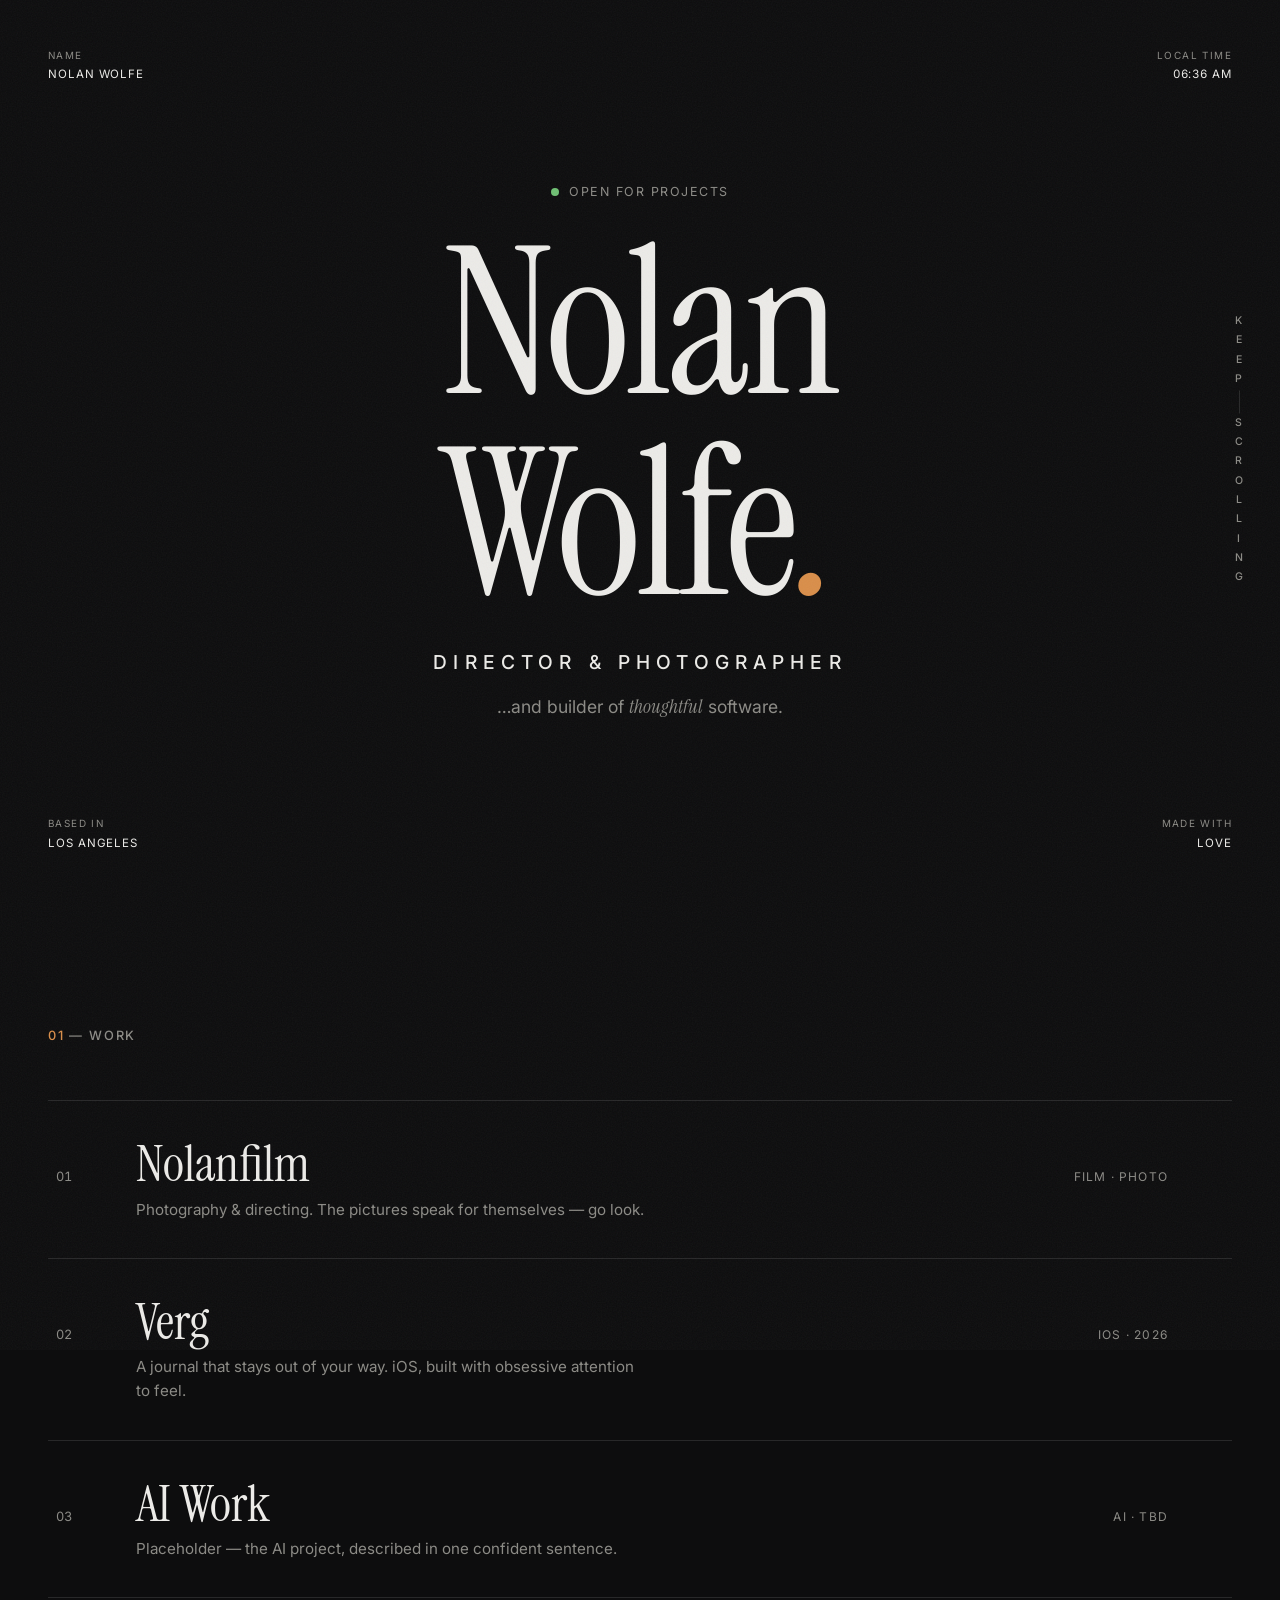
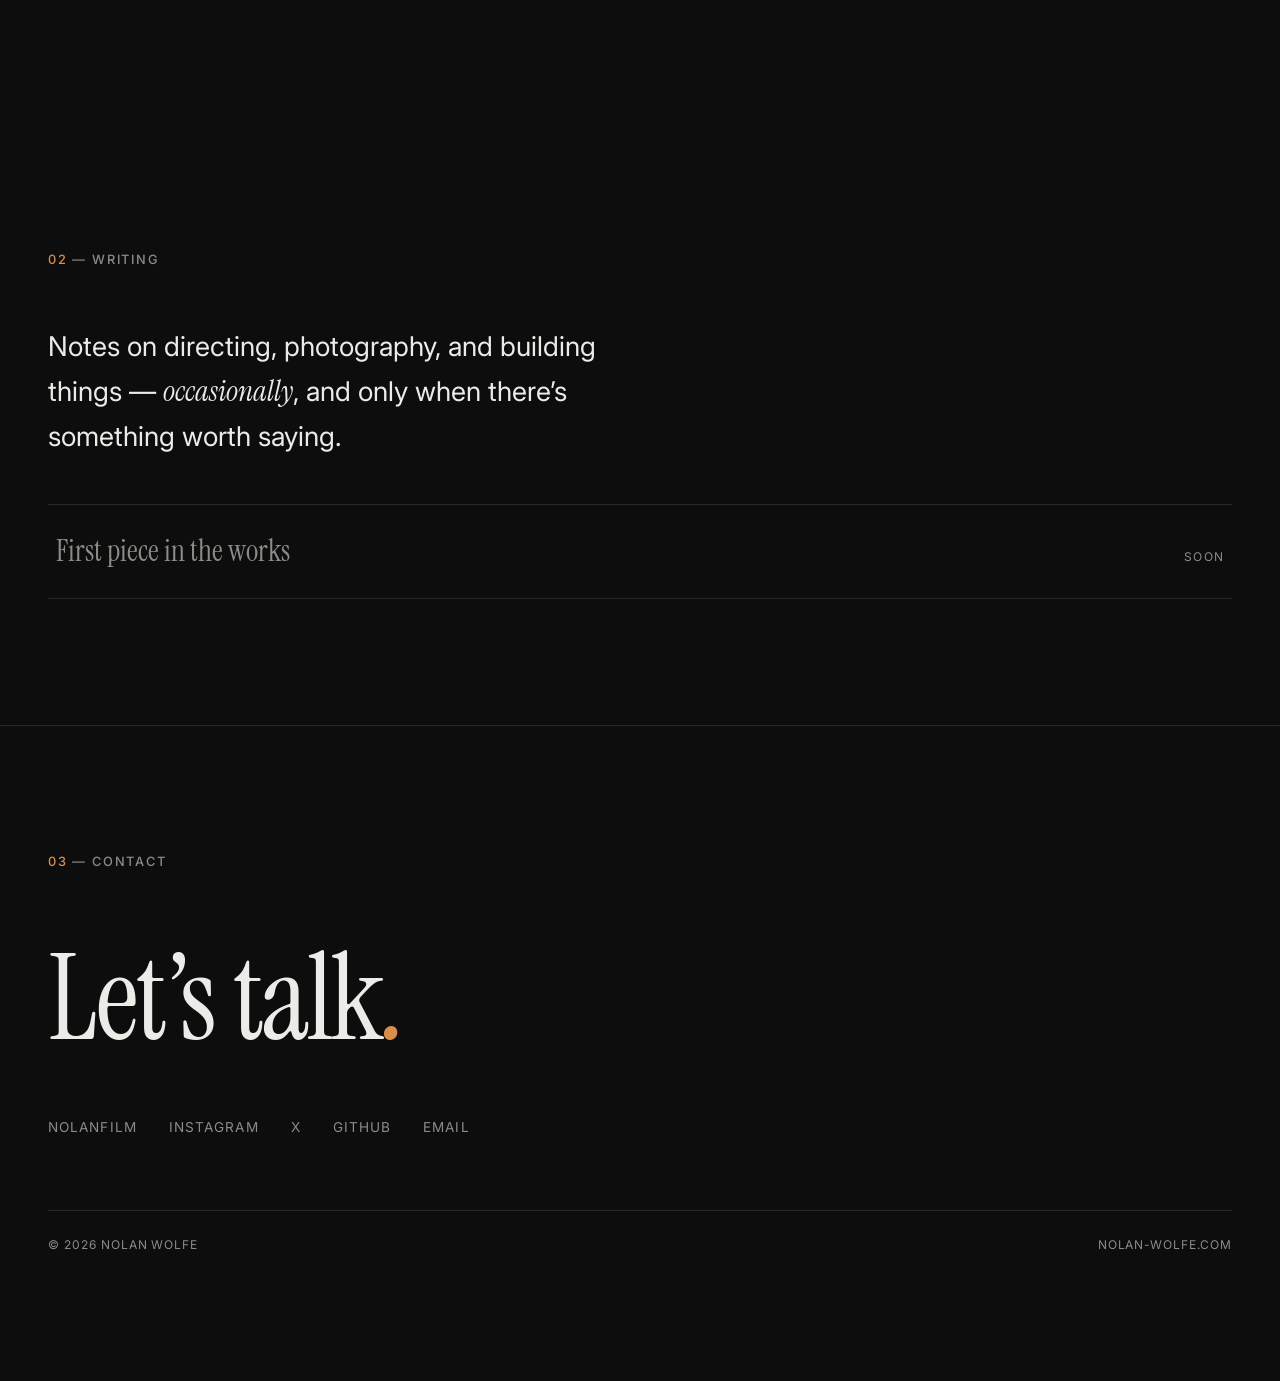
==== index.html @ 58d80ca4 "Initial site: digital business card for nolan-wolfe.com Espegren-style hero card with corner metadat" ====
<!doctype html>
<html lang="en">
<head>
  <meta charset="utf-8" />
  <meta name="viewport" content="width=device-width, initial-scale=1" />
  <title>Nolan Wolfe — Director &amp; Photographer</title>
  <meta name="description" content="Nolan Wolfe is a director and photographer — and builder of thoughtful software. Open for projects." />

  <meta property="og:title" content="Nolan Wolfe — Director & Photographer" />
  <meta property="og:description" content="Director & photographer. Builder of thoughtful software. Open for projects." />
  <meta property="og:url" content="https://nolan-wolfe.com" />
  <meta property="og:type" content="website" />

  <link rel="preconnect" href="https://fonts.googleapis.com" />
  <link rel="preconnect" href="https://fonts.gstatic.com" crossorigin />
  <link
    href="https://fonts.googleapis.com/css2?family=Instrument+Serif:ital@0;1&family=Inter:wght@400;500;600&display=swap"
    rel="stylesheet"
  />
  <link rel="stylesheet" href="css/style.css" />
  <link rel="icon" href="data:image/svg+xml,<svg xmlns='http://www.w3.org/2000/svg' viewBox='0 0 100 100'><text y='.9em' font-size='90'>◆</text></svg>" />
</head>
<body>

  <div class="grain" aria-hidden="true"></div>
  <div class="cursor" aria-hidden="true"></div>

  <!-- vertical scroll cue, espegren-style -->
  <div class="scroll-cue" id="scroll-cue" aria-hidden="true">
    <span>k</span><span>e</span><span>e</span><span>p</span>
    <span class="scroll-cue__gap"></span>
    <span>s</span><span>c</span><span>r</span><span>o</span><span>l</span><span>l</span><span>i</span><span>n</span><span>g</span>
  </div>

  <main id="top">

    <!-- ============ THE CARD ============ -->
    <section class="card">

      <!-- corner metadata -->
      <div class="card__corner card__corner--tl">
        <span class="corner-label">Name</span>
        <span>Nolan Wolfe</span>
      </div>
      <div class="card__corner card__corner--tr">
        <span class="corner-label">Local time</span>
        <span id="local-time">--:--</span>
      </div>
      <div class="card__corner card__corner--bl">
        <span class="corner-label">Based in</span>
        <span>Los Angeles</span> <!-- TODO: confirm city -->
      </div>
      <div class="card__corner card__corner--br">
        <span class="corner-label">Made with</span>
        <span>Love</span>
      </div>

      <!-- center of the card -->
      <div class="card__center">
        <p class="card__status">
          <span class="dot" aria-hidden="true"></span> Open for projects
        </p>

        <h1 class="card__name">
          <span class="line"><span class="line__inner">Nolan</span></span>
          <span class="line"><span class="line__inner">Wolfe<em class="accent">.</em></span></span>
        </h1>

        <p class="card__role">
          <span class="line"><span class="line__inner">Director &amp; Photographer</span></span>
        </p>

        <p class="card__sub">
          …and builder of <em>thoughtful</em> software.
        </p>
      </div>
    </section>

    <!-- ============ WORK ============ -->
    <section class="work" id="work">
      <h2 class="section-label" data-reveal><span class="accent">01</span> — Work</h2>

      <ul class="work__list">
        <li class="work__item" data-reveal>
          <a class="work__link" href="https://nolanfilm.com" data-cursor target="_blank" rel="noopener">
            <span class="work__index">01</span>
            <span class="work__body">
              <span class="work__title">Nolanfilm</span>
              <span class="work__desc">Photography &amp; directing. The pictures speak for themselves — go look.</span>
            </span>
            <span class="work__tag">Film · Photo</span>
            <span class="work__arrow" aria-hidden="true">↗</span>
          </a>
        </li>

        <li class="work__item" data-reveal>
          <a class="work__link" href="#" data-cursor> <!-- TODO: Verg App Store / site link -->
            <span class="work__index">02</span>
            <span class="work__body">
              <span class="work__title">Verg</span>
              <span class="work__desc">A journal that stays out of your way. iOS, built with obsessive attention to feel.</span>
            </span>
            <span class="work__tag">iOS · 2026</span>
            <span class="work__arrow" aria-hidden="true">↗</span>
          </a>
        </li>

        <li class="work__item" data-reveal>
          <a class="work__link" href="#" data-cursor> <!-- TODO: AI project link + real one-liner -->
            <span class="work__index">03</span>
            <span class="work__body">
              <span class="work__title">AI Work</span>
              <span class="work__desc">Placeholder — the AI project, described in one confident sentence.</span>
            </span>
            <span class="work__tag">AI · TBD</span>
            <span class="work__arrow" aria-hidden="true">↗</span>
          </a>
        </li>
      </ul>
    </section>

    <!-- ============ WRITING ============ -->
    <section class="writing" id="writing">
      <h2 class="section-label" data-reveal><span class="accent">02</span> — Writing</h2>

      <p class="writing__intro" data-reveal>
        Notes on directing, photography, and building things —
        <em>occasionally</em>, and only when there’s something worth saying.
      </p>

      <ul class="writing__list">
        <li class="writing__item writing__item--soon" data-reveal>
          <span class="writing__title">First piece in the works</span>
          <span class="writing__date">Soon</span>
        </li>
        <!-- Add articles like this (copy writing/template.html for the page):
        <li class="writing__item" data-reveal>
          <a class="writing__link" href="writing/my-article.html" data-cursor>
            <span class="writing__title">Article title</span>
            <span class="writing__date">Aug 2026</span>
          </a>
        </li>
        -->
      </ul>
    </section>

    <!-- ============ CONTACT ============ -->
    <footer class="contact" id="contact">
      <h2 class="section-label" data-reveal><span class="accent">03</span> — Contact</h2>

      <a class="contact__email" href="mailto:nwolfe707@gmail.com" data-reveal data-cursor>
        Let’s talk<em class="accent">.</em>
      </a>

      <ul class="contact__links" data-reveal>
        <li><a href="https://nolanfilm.com" data-cursor rel="me noopener" target="_blank">Nolanfilm</a></li>
        <li><a href="https://www.instagram.com/" data-cursor rel="me noopener" target="_blank">Instagram</a></li> <!-- TODO: profile URL -->
        <li><a href="https://x.com/" data-cursor rel="me noopener" target="_blank">X</a></li>                     <!-- TODO: profile URL -->
        <li><a href="https://github.com/" data-cursor rel="me noopener" target="_blank">GitHub</a></li>           <!-- TODO: profile URL -->
        <li><a href="mailto:nwolfe707@gmail.com" data-cursor>Email</a></li>
      </ul>

      <div class="contact__foot" data-reveal>
        <span>© <span id="year">2026</span> Nolan Wolfe</span>
        <span>nolan-wolfe.com</span>
      </div>
    </footer>

  </main>

  <script src="js/main.js"></script>
</body>
</html>
---- css/style.css ----
/* ============================================================
   nolan-wolfe.com — a digital business card
   near-black, type-first, corner metadata, quiet luxury
   ============================================================ */

:root {
  --bg: #0d0d0e;
  --bg-raise: #151517;
  --ink: #ecebe8;
  --muted: #8c8b86;
  --hairline: rgba(236, 235, 232, 0.12);
  --accent: #d98e4a;

  --font-body: "Inter", -apple-system, BlinkMacSystemFont, "Segoe UI", sans-serif;
  --font-display: "Instrument Serif", Georgia, serif;

  --space: clamp(1.25rem, 4vw, 3rem);
  --ease-out: cubic-bezier(0.22, 1, 0.36, 1);
}

* { margin: 0; padding: 0; box-sizing: border-box; }

html {
  scroll-behavior: smooth;
  scrollbar-color: var(--muted) var(--bg);
}

body {
  background: var(--bg);
  color: var(--ink);
  font-family: var(--font-body);
  font-size: 1rem;
  line-height: 1.6;
  -webkit-font-smoothing: antialiased;
  overflow-x: hidden;
}

::selection { background: var(--accent); color: var(--bg); }

a { color: inherit; text-decoration: none; }

em { font-family: var(--font-display); font-style: italic; font-size: 1.08em; }
.accent { color: var(--accent); }

/* ---------- grain overlay ---------- */
.grain {
  position: fixed;
  inset: -50%;
  width: 200%;
  height: 200%;
  pointer-events: none;
  z-index: 50;
  opacity: 0.05;
  background-image: url("data:image/svg+xml,%3Csvg xmlns='http://www.w3.org/2000/svg' width='200' height='200'%3E%3Cfilter id='n'%3E%3CfeTurbulence type='fractalNoise' baseFrequency='0.8' numOctaves='3' stitchTiles='stitch'/%3E%3C/filter%3E%3Crect width='100%25' height='100%25' filter='url(%23n)'/%3E%3C/svg%3E");
  animation: grain 1.2s steps(4) infinite;
}
@keyframes grain {
  0%   { transform: translate(0, 0); }
  25%  { transform: translate(-2%, 3%); }
  50%  { transform: translate(3%, -2%); }
  75%  { transform: translate(-3%, -3%); }
  100% { transform: translate(2%, 2%); }
}

/* ---------- custom cursor ---------- */
.cursor {
  position: fixed;
  top: 0;
  left: 0;
  width: 10px;
  height: 10px;
  border-radius: 50%;
  background: var(--ink);
  pointer-events: none;
  z-index: 100;
  transform: translate(-50%, -50%);
  transition: width 0.25s var(--ease-out), height 0.25s var(--ease-out),
              background 0.25s, opacity 0.3s;
  opacity: 0;
  mix-blend-mode: difference;
}
.cursor.is-visible { opacity: 1; }
.cursor.is-hover { width: 44px; height: 44px; background: #fff; }
@media (pointer: coarse) { .cursor { display: none; } }

/* ---------- vertical scroll cue (espegren-style) ---------- */
.scroll-cue {
  position: fixed;
  right: calc(var(--space) * 0.75);
  top: 50%;
  transform: translateY(-50%);
  z-index: 30;
  display: flex;
  flex-direction: column;
  align-items: center;
  gap: 0.15rem;
  font-size: 0.66rem;
  font-weight: 500;
  letter-spacing: 0.1em;
  text-transform: uppercase;
  color: var(--muted);
  transition: opacity 0.6s, transform 0.6s var(--ease-out);
}
.scroll-cue__gap { height: 1.4rem; width: 1px; background: var(--hairline); }
.scroll-cue span:not(.scroll-cue__gap) {
  opacity: 0;
  animation: cue-in 0.5s var(--ease-out) forwards;
}
.scroll-cue span:nth-child(1)  { animation-delay: 1.0s; }
.scroll-cue span:nth-child(2)  { animation-delay: 1.06s; }
.scroll-cue span:nth-child(3)  { animation-delay: 1.12s; }
.scroll-cue span:nth-child(4)  { animation-delay: 1.18s; }
.scroll-cue span:nth-child(6)  { animation-delay: 1.3s; }
.scroll-cue span:nth-child(7)  { animation-delay: 1.36s; }
.scroll-cue span:nth-child(8)  { animation-delay: 1.42s; }
.scroll-cue span:nth-child(9)  { animation-delay: 1.48s; }
.scroll-cue span:nth-child(10) { animation-delay: 1.54s; }
.scroll-cue span:nth-child(11) { animation-delay: 1.6s; }
.scroll-cue span:nth-child(12) { animation-delay: 1.66s; }
.scroll-cue span:nth-child(13) { animation-delay: 1.72s; }
.scroll-cue span:nth-child(14) { animation-delay: 1.78s; }
@keyframes cue-in { to { opacity: 1; } }
.scroll-cue.is-hidden { opacity: 0; transform: translateY(-40%); pointer-events: none; }
@media (max-width: 640px) { .scroll-cue { display: none; } }

/* ---------- the card ---------- */
.card {
  position: relative;
  min-height: 100svh;
  display: flex;
  align-items: center;
  justify-content: center;
  padding: var(--space);
}

.card__corner {
  position: absolute;
  display: flex;
  flex-direction: column;
  gap: 0.1rem;
  font-size: 0.72rem;
  letter-spacing: 0.08em;
  text-transform: uppercase;
  opacity: 0;
  animation: corner-in 1s var(--ease-out) 0.9s forwards;
}
.corner-label { color: var(--muted); font-size: 0.62rem; letter-spacing: 0.14em; }
.card__corner--tl { top: var(--space); left: var(--space); }
.card__corner--tr { top: var(--space); right: var(--space); text-align: right; font-variant-numeric: tabular-nums; }
.card__corner--bl { bottom: var(--space); left: var(--space); }
.card__corner--br { bottom: var(--space); right: var(--space); text-align: right; }
@keyframes corner-in { to { opacity: 1; } }

@media (max-width: 640px) {
  .card__corner--tr, .card__corner--br { text-align: right; }
  .card__corner { font-size: 0.66rem; }
}

.card__center { text-align: center; }

.card__status {
  display: inline-flex;
  align-items: center;
  gap: 0.6rem;
  font-size: 0.78rem;
  letter-spacing: 0.12em;
  text-transform: uppercase;
  color: var(--muted);
  margin-bottom: 1.75rem;
  opacity: 0;
  animation: corner-in 1s var(--ease-out) 0.7s forwards;
}
.dot {
  width: 8px;
  height: 8px;
  border-radius: 50%;
  background: #6fbf73;
  box-shadow: 0 0 0 0 rgba(111, 191, 115, 0.6);
  animation: pulse 2.4s infinite;
}
@keyframes pulse {
  0%   { box-shadow: 0 0 0 0 rgba(111, 191, 115, 0.55); }
  70%  { box-shadow: 0 0 0 12px rgba(111, 191, 115, 0); }
  100% { box-shadow: 0 0 0 0 rgba(111, 191, 115, 0); }
}

.card__name {
  font-family: var(--font-display);
  font-weight: 400;
  font-size: clamp(4.5rem, 16vw, 13rem);
  line-height: 0.92;
  letter-spacing: -0.02em;
}

.line { display: block; overflow: hidden; }
.line__inner {
  display: inline-block;
  transform: translateY(110%);
  animation: rise 1.1s var(--ease-out) forwards;
}
.card__name .line:nth-child(2) .line__inner { animation-delay: 0.12s; }

.card__role {
  margin-top: 1.6rem;
  font-size: clamp(0.95rem, 2vw, 1.2rem);
  font-weight: 500;
  letter-spacing: 0.32em;
  text-transform: uppercase;
}
.card__role .line__inner { animation-delay: 0.3s; }

.card__sub {
  margin-top: 0.9rem;
  font-size: clamp(0.95rem, 1.6vw, 1.1rem);
  color: var(--muted);
  opacity: 0;
  animation: corner-in 1s var(--ease-out) 1.1s forwards;
}

@keyframes rise { to { transform: translateY(0); } }

/* ---------- shared section shell ---------- */
main > section:not(.card), main > footer {
  padding: clamp(5rem, 14vh, 9rem) var(--space);
  max-width: 84rem;
  margin: 0 auto;
}

.section-label {
  font-size: 0.8rem;
  font-weight: 500;
  letter-spacing: 0.14em;
  text-transform: uppercase;
  color: var(--muted);
  margin-bottom: clamp(2.5rem, 6vh, 4rem);
}

/* ---------- work ---------- */
.work__list { list-style: none; border-top: 1px solid var(--hairline); }

.work__link {
  display: grid;
  grid-template-columns: 3.5rem 1fr auto 2rem;
  align-items: baseline;
  gap: 1.5rem;
  padding: clamp(1.6rem, 4vh, 2.4rem) 0.5rem;
  border-bottom: 1px solid var(--hairline);
  transition: background 0.35s, padding-left 0.35s var(--ease-out);
}
.work__link:hover { background: var(--bg-raise); padding-left: 1.25rem; }

.work__index {
  font-size: 0.8rem;
  color: var(--muted);
  font-variant-numeric: tabular-nums;
}
.work__title {
  display: block;
  font-family: var(--font-display);
  font-size: clamp(1.9rem, 4.5vw, 3.2rem);
  line-height: 1.05;
  transition: color 0.3s;
}
.work__link:hover .work__title { color: var(--accent); }
.work__desc {
  display: block;
  margin-top: 0.4rem;
  max-width: 32rem;
  color: var(--muted);
  font-size: 0.95rem;
}
.work__tag {
  font-size: 0.75rem;
  letter-spacing: 0.1em;
  text-transform: uppercase;
  color: var(--muted);
  white-space: nowrap;
}
.work__arrow {
  font-size: 1.3rem;
  color: var(--muted);
  transform: translate(-6px, 6px);
  opacity: 0;
  transition: transform 0.35s var(--ease-out), opacity 0.35s, color 0.3s;
}
.work__link:hover .work__arrow {
  transform: translate(0, 0);
  opacity: 1;
  color: var(--accent);
}

@media (max-width: 640px) {
  .work__link { grid-template-columns: 2rem 1fr; }
  .work__tag, .work__arrow { display: none; }
}

/* ---------- writing ---------- */
.writing__intro {
  font-size: clamp(1.2rem, 2.4vw, 1.7rem);
  max-width: 38rem;
  margin-bottom: clamp(2rem, 5vh, 3rem);
}

.writing__list { list-style: none; border-top: 1px solid var(--hairline); }

.writing__item { border-bottom: 1px solid var(--hairline); }

.writing__link,
.writing__item--soon {
  display: flex;
  justify-content: space-between;
  align-items: baseline;
  gap: 1.5rem;
  padding: 1.4rem 0.5rem;
  transition: background 0.35s, padding-left 0.35s var(--ease-out);
}
.writing__link:hover { background: var(--bg-raise); padding-left: 1.25rem; }
.writing__link:hover .writing__title { color: var(--accent); }

.writing__title {
  font-family: var(--font-display);
  font-size: clamp(1.3rem, 2.6vw, 1.9rem);
  transition: color 0.3s;
}
.writing__item--soon .writing__title { color: var(--muted); }
.writing__date {
  font-size: 0.75rem;
  letter-spacing: 0.1em;
  text-transform: uppercase;
  color: var(--muted);
  white-space: nowrap;
}

/* ---------- contact / footer ---------- */
.contact { border-top: 1px solid var(--hairline); }

.contact__email {
  display: inline-block;
  font-family: var(--font-display);
  font-size: clamp(3rem, 10vw, 7.5rem);
  line-height: 1.05;
  letter-spacing: -0.02em;
  transition: color 0.35s;
}
.contact__email:hover { color: var(--accent); }

.contact__links {
  list-style: none;
  display: flex;
  flex-wrap: wrap;
  gap: 0.75rem 2rem;
  margin-top: clamp(2.5rem, 6vh, 4rem);
  font-size: 0.85rem;
  letter-spacing: 0.08em;
  text-transform: uppercase;
}
.contact__links a {
  color: var(--muted);
  padding: 0.25rem 0;
  border-bottom: 1px solid transparent;
  transition: color 0.3s, border-color 0.3s;
}
.contact__links a:hover { color: var(--ink); border-color: var(--accent); }

.contact__foot {
  display: flex;
  justify-content: space-between;
  gap: 1rem;
  margin-top: clamp(3rem, 8vh, 5rem);
  padding-top: 1.5rem;
  border-top: 1px solid var(--hairline);
  font-size: 0.75rem;
  letter-spacing: 0.08em;
  text-transform: uppercase;
  color: var(--muted);
}

/* ---------- article pages (writing/) ---------- */
.article {
  max-width: 42rem;
  margin: 0 auto;
  padding: clamp(6rem, 16vh, 10rem) var(--space) clamp(4rem, 10vh, 6rem);
}
.article__back {
  display: inline-block;
  font-size: 0.78rem;
  letter-spacing: 0.12em;
  text-transform: uppercase;
  color: var(--muted);
  margin-bottom: 3rem;
  transition: color 0.3s;
}
.article__back:hover { color: var(--accent); }
.article h1 {
  font-family: var(--font-display);
  font-weight: 400;
  font-size: clamp(2.4rem, 6vw, 4rem);
  line-height: 1.1;
  letter-spacing: -0.01em;
  margin-bottom: 0.75rem;
}
.article__meta {
  font-size: 0.78rem;
  letter-spacing: 0.1em;
  text-transform: uppercase;
  color: var(--muted);
  margin-bottom: 3rem;
}
.article p { margin-bottom: 1.4rem; font-size: 1.05rem; line-height: 1.75; }
.article p:first-of-type::first-letter {
  font-family: var(--font-display);
  font-size: 3.2em;
  float: left;
  line-height: 0.85;
  padding-right: 0.12em;
}
.article h2 {
  font-family: var(--font-display);
  font-weight: 400;
  font-size: 1.7rem;
  margin: 2.5rem 0 1rem;
}
.article blockquote {
  border-left: 2px solid var(--accent);
  padding-left: 1.25rem;
  margin: 2rem 0;
  color: var(--muted);
  font-family: var(--font-display);
  font-style: italic;
  font-size: 1.25rem;
}

/* ---------- reveal on scroll ---------- */
[data-reveal] {
  opacity: 0;
  transform: translateY(28px);
  transition: opacity 0.9s var(--ease-out), transform 0.9s var(--ease-out);
}
[data-reveal].is-in { opacity: 1; transform: translateY(0); }

/* ---------- reduced motion ---------- */
@media (prefers-reduced-motion: reduce) {
  html { scroll-behavior: auto; }
  .grain, .dot { animation: none; }
  .line__inner { animation: none; transform: none; }
  .card__corner, .card__status, .card__sub { animation: none; opacity: 1; }
  .scroll-cue span:not(.scroll-cue__gap) { animation: none; opacity: 1; }
  [data-reveal] { opacity: 1; transform: none; transition: none; }
  .cursor { display: none; }
}
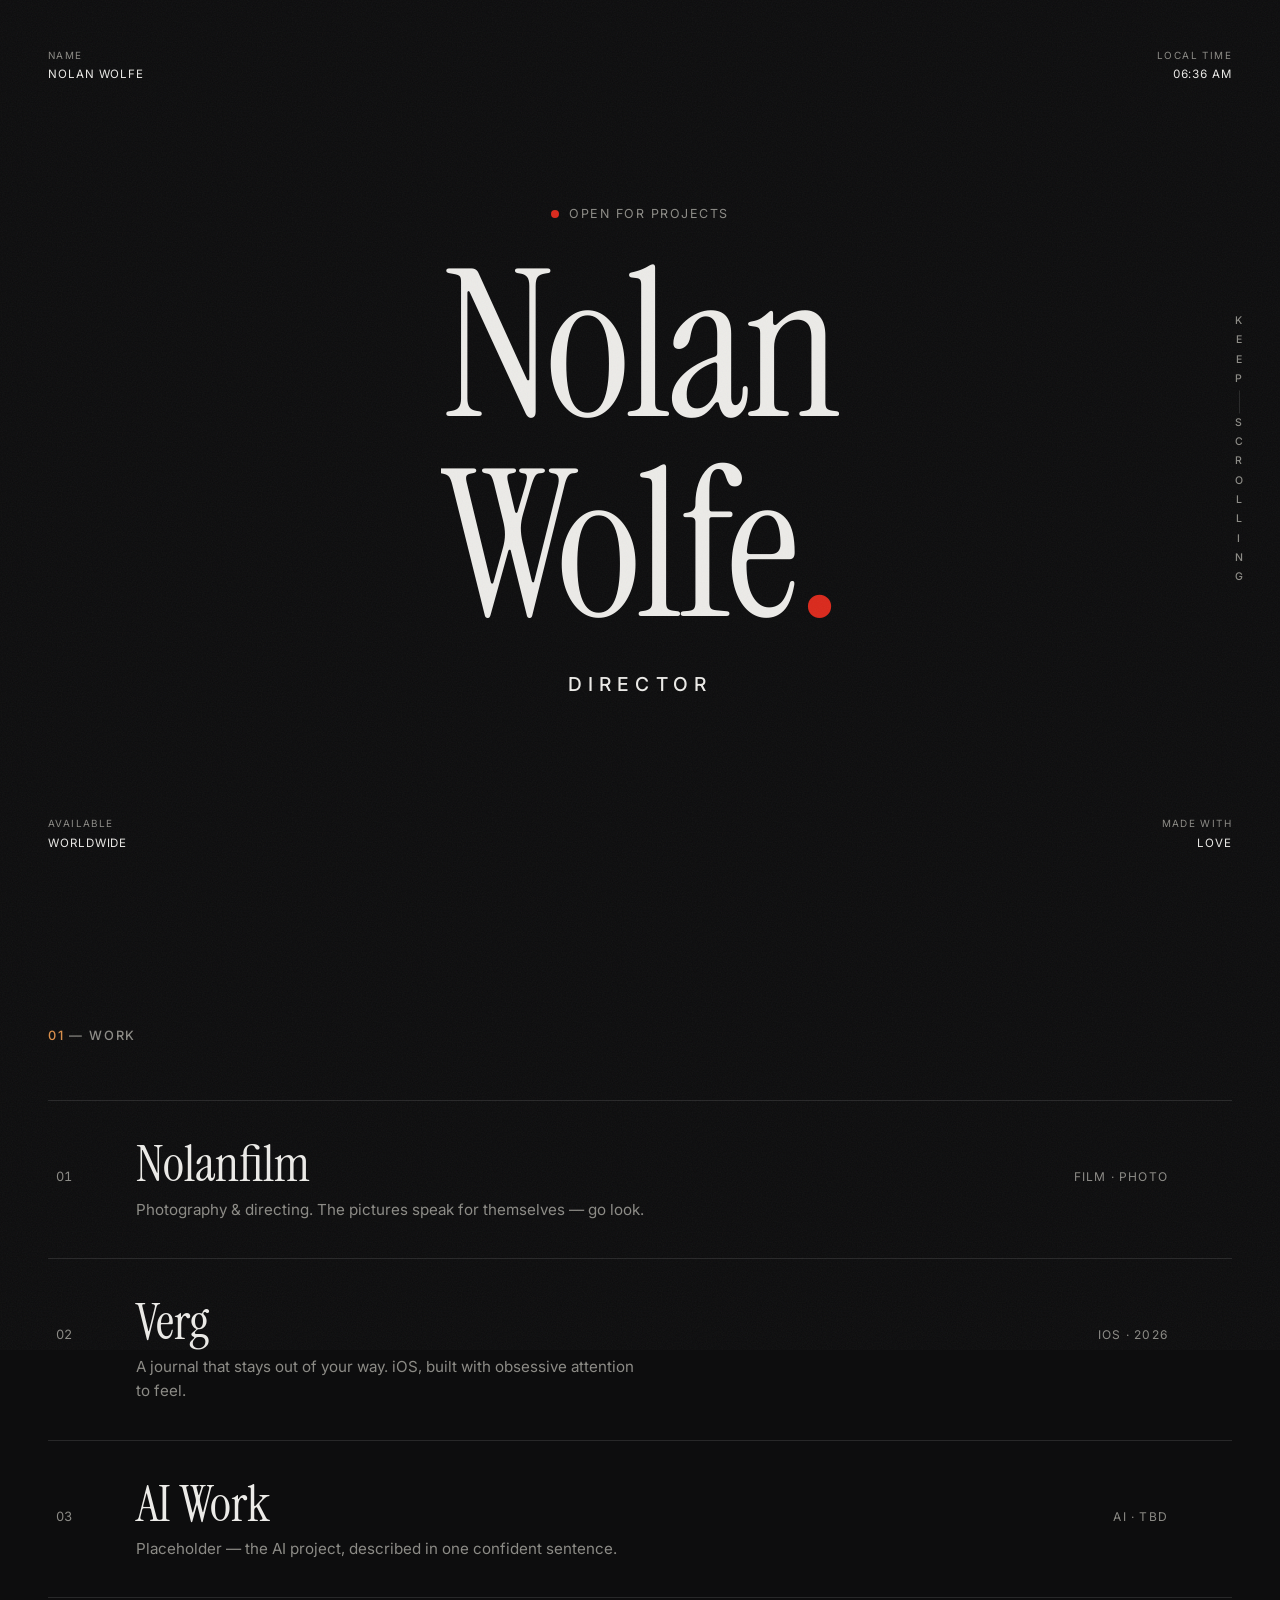
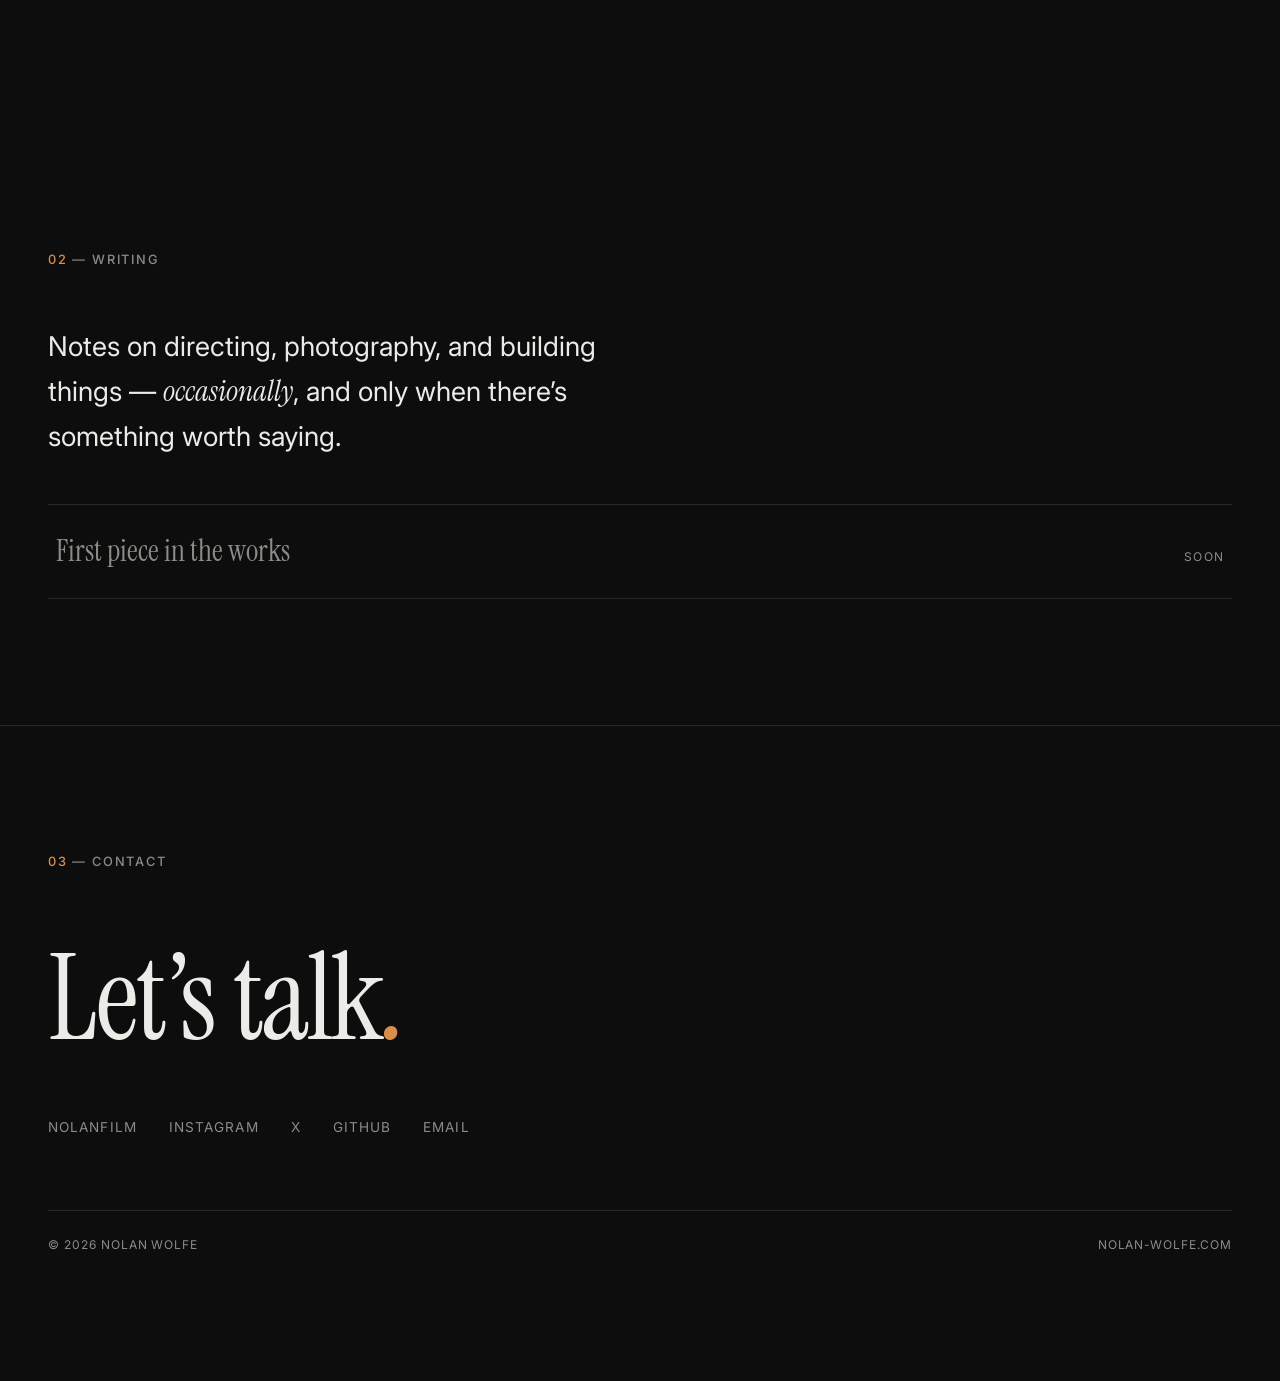
==== commit 01020066: "Tighten hero: Leica-red accents, single-word title, drop subline Dot and the period after "Wolfe" no" ====
--- a/index.html
+++ b/index.html
@@ -47,8 +47,8 @@
         <span id="local-time">--:--</span>
       </div>
       <div class="card__corner card__corner--bl">
-        <span class="corner-label">Based in</span>
-        <span>Los Angeles</span> <!-- TODO: confirm city -->
+        <span class="corner-label">Available</span>
+        <span>Worldwide</span>
       </div>
       <div class="card__corner card__corner--br">
         <span class="corner-label">Made with</span>
@@ -63,15 +63,11 @@
 
         <h1 class="card__name">
           <span class="line"><span class="line__inner">Nolan</span></span>
-          <span class="line"><span class="line__inner">Wolfe<em class="accent">.</em></span></span>
+          <span class="line"><span class="line__inner">Wolfe<em class="accent-red">.</em></span></span>
         </h1>
 
         <p class="card__role">
-          <span class="line"><span class="line__inner">Director &amp; Photographer</span></span>
-        </p>
-
-        <p class="card__sub">
-          …and builder of <em>thoughtful</em> software.
+          <span class="line"><span class="line__inner">Director</span></span>
         </p>
       </div>
     </section>
--- a/css/style.css
+++ b/css/style.css
@@ -10,6 +10,7 @@
   --muted: #8c8b86;
   --hairline: rgba(236, 235, 232, 0.12);
   --accent: #d98e4a;
+  --leica-red: #da291c;
 
   --font-body: "Inter", -apple-system, BlinkMacSystemFont, "Segoe UI", sans-serif;
   --font-display: "Instrument Serif", Georgia, serif;
@@ -41,6 +42,7 @@
 
 em { font-family: var(--font-display); font-style: italic; font-size: 1.08em; }
 .accent { color: var(--accent); }
+.accent-red { color: var(--leica-red); font-style: normal; }
 
 /* ---------- grain overlay ---------- */
 .grain {
@@ -174,14 +176,14 @@
   width: 8px;
   height: 8px;
   border-radius: 50%;
-  background: #6fbf73;
-  box-shadow: 0 0 0 0 rgba(111, 191, 115, 0.6);
+  background: var(--leica-red);
+  box-shadow: 0 0 0 0 rgba(218, 41, 28, 0.6);
   animation: pulse 2.4s infinite;
 }
 @keyframes pulse {
-  0%   { box-shadow: 0 0 0 0 rgba(111, 191, 115, 0.55); }
-  70%  { box-shadow: 0 0 0 12px rgba(111, 191, 115, 0); }
-  100% { box-shadow: 0 0 0 0 rgba(111, 191, 115, 0); }
+  0%   { box-shadow: 0 0 0 0 rgba(218, 41, 28, 0.55); }
+  70%  { box-shadow: 0 0 0 12px rgba(218, 41, 28, 0); }
+  100% { box-shadow: 0 0 0 0 rgba(218, 41, 28, 0); }
 }
 
 .card__name {
@@ -208,14 +210,6 @@
   text-transform: uppercase;
 }
 .card__role .line__inner { animation-delay: 0.3s; }
-
-.card__sub {
-  margin-top: 0.9rem;
-  font-size: clamp(0.95rem, 1.6vw, 1.1rem);
-  color: var(--muted);
-  opacity: 0;
-  animation: corner-in 1s var(--ease-out) 1.1s forwards;
-}
 
 @keyframes rise { to { transform: translateY(0); } }
 
@@ -443,7 +437,7 @@
   html { scroll-behavior: auto; }
   .grain, .dot { animation: none; }
   .line__inner { animation: none; transform: none; }
-  .card__corner, .card__status, .card__sub { animation: none; opacity: 1; }
+  .card__corner, .card__status { animation: none; opacity: 1; }
   .scroll-cue span:not(.scroll-cue__gap) { animation: none; opacity: 1; }
   [data-reveal] { opacity: 1; transform: none; transition: none; }
   .cursor { display: none; }
